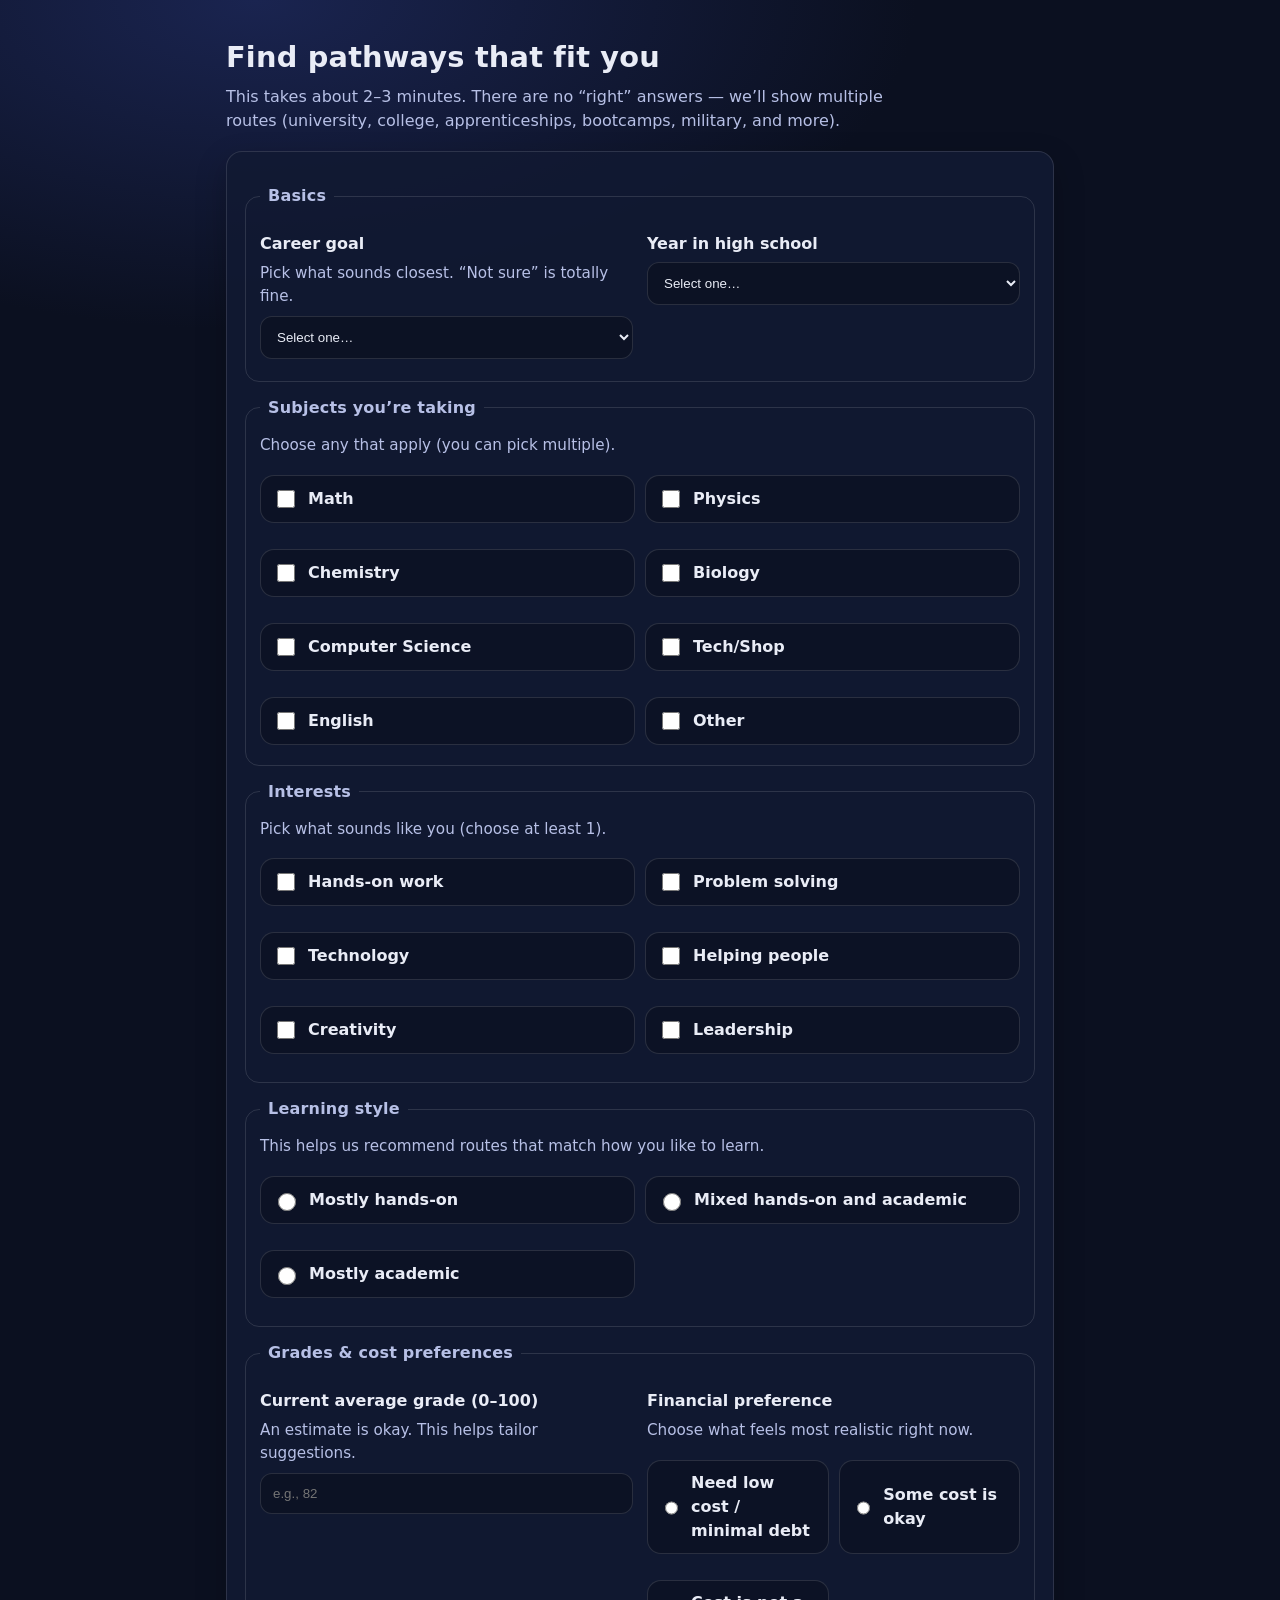
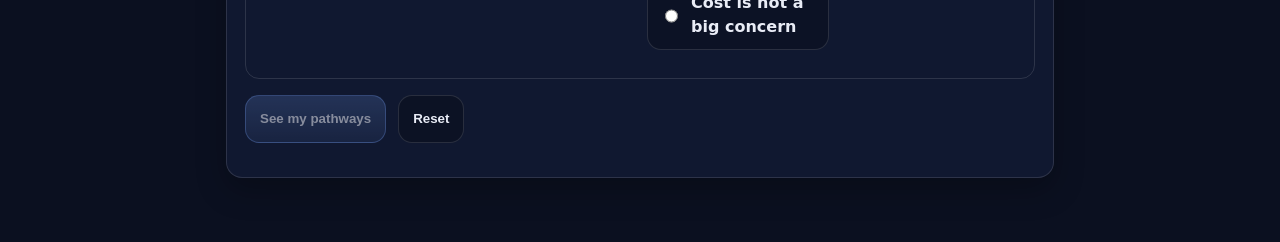
==== index.html @ b133e43d "css js" ====
<!doctype html>
<html lang="en">
<head>
  <meta charset="utf-8" />
  <meta name="viewport" content="width=device-width,initial-scale=1" />
  <title>Pathway App — Intake</title>
  <link rel="stylesheet" href="style.css">
</head>

<body>
  <div class="wrap">
    <header>
      <h1>Find pathways that fit you</h1>
      <p class="sub">
        This takes about 2–3 minutes. There are no “right” answers — we’ll show multiple routes (university, college,
        apprenticeships, bootcamps, military, and more).
      </p>
    </header>

    <main class="card">
      <form id="intakeForm" novalidate>
        <!-- Career + Grade -->
        <fieldset>
          <legend>Basics</legend>

          <div class="row">
            <div>
              <label for="careerGoal">Career goal</label>
              <p class="hint" id="careerHint">Pick what sounds closest. “Not sure” is totally fine.</p>
              <select id="careerGoal" name="careerGoal" aria-describedby="careerHint" required>
                <option value="">Select one…</option>
                <option>Software Developer</option>
                <option>Engineer</option>
                <option>Healthcare</option>
                <option>Trades</option>
                <option>Business</option>
                <option>Arts / Design</option>
                <option>Education</option>
                <option>Not sure</option>
              </select>
            </div>

            <div>
              <label for="hsYear">Year in high school</label>
              <select id="hsYear" name="hsYear" required>
                <option value="">Select one…</option>
                <option value="9">Grade 9</option>
                <option value="10">Grade 10</option>
                <option value="11">Grade 11</option>
                <option value="12">Grade 12</option>
              </select>
            </div>
          </div>
          <p class="error" id="basicsError" role="alert" aria-live="polite"></p>
        </fieldset>

        <!-- Subjects -->
        <fieldset>
          <legend>Subjects you’re taking</legend>
          <p class="hint">Choose any that apply (you can pick multiple).</p>

          <div class="options" role="group" aria-label="Subjects">
            <label class="pill"><input type="checkbox" name="subjects" value="Math"> Math</label>
            <label class="pill"><input type="checkbox" name="subjects" value="Physics"> Physics</label>
            <label class="pill"><input type="checkbox" name="subjects" value="Chemistry"> Chemistry</label>
            <label class="pill"><input type="checkbox" name="subjects" value="Biology"> Biology</label>
            <label class="pill"><input type="checkbox" name="subjects" value="Computer Science"> Computer Science</label>
            <label class="pill"><input type="checkbox" name="subjects" value="Tech/Shop"> Tech/Shop</label>
            <label class="pill"><input type="checkbox" name="subjects" value="English"> English</label>
            <label class="pill"><input type="checkbox" name="subjects" value="Other"> Other</label>
          </div>
        </fieldset>

        <!-- Interests -->
        <fieldset>
          <legend>Interests</legend>
          <p class="hint">Pick what sounds like you (choose at least 1).</p>

          <div class="options" role="group" aria-label="Interests">
            <label class="pill"><input type="checkbox" name="interests" value="Hands-on work"> Hands-on work</label>
            <label class="pill"><input type="checkbox" name="interests" value="Problem solving"> Problem solving</label>
            <label class="pill"><input type="checkbox" name="interests" value="Technology"> Technology</label>
            <label class="pill"><input type="checkbox" name="interests" value="Helping people"> Helping people</label>
            <label class="pill"><input type="checkbox" name="interests" value="Creativity"> Creativity</label>
            <label class="pill"><input type="checkbox" name="interests" value="Leadership"> Leadership</label>
          </div>
          <p class="error" id="interestsError" role="alert" aria-live="polite"></p>
        </fieldset>

        <!-- Learning style -->
        <fieldset>
          <legend>Learning style</legend>
          <p class="hint">This helps us recommend routes that match how you like to learn.</p>

          <div class="options" role="radiogroup" aria-label="Learning style">
            <label class="pill">
              <input type="radio" name="learningStyle" value="Mostly hands-on" required>
              Mostly hands-on
            </label>
            <label class="pill">
              <input type="radio" name="learningStyle" value="Mixed hands-on and academic">
              Mixed hands-on and academic
            </label>
            <label class="pill">
              <input type="radio" name="learningStyle" value="Mostly academic">
              Mostly academic
            </label>
          </div>
          <p class="error" id="learningError" role="alert" aria-live="polite"></p>
        </fieldset>

        <!-- Grades + finances -->
        <fieldset>
          <legend>Grades & cost preferences</legend>

          <div class="row">
            <div>
              <label for="avgGrade">Current average grade (0–100)</label>
              <p class="hint" id="gradeHint">An estimate is okay. This helps tailor suggestions.</p>
              <input
                id="avgGrade"
                name="avgGrade"
                type="number"
                inputmode="numeric"
                min="0"
                max="100"
                placeholder="e.g., 82"
                aria-describedby="gradeHint"
                required
              />
              <p class="error" id="gradeError" role="alert" aria-live="polite"></p>
            </div>

            <div>
              <label>Financial preference</label>
              <p class="hint">Choose what feels most realistic right now.</p>

              <div class="options" role="radiogroup" aria-label="Financial preference">
                <label class="pill">
                  <input type="radio" name="financePref" value="Need low cost / minimal debt" required>
                  Need low cost / minimal debt
                </label>
                <label class="pill">
                  <input type="radio" name="financePref" value="Some cost is okay">
                  Some cost is okay
                </label>
                <label class="pill">
                  <input type="radio" name="financePref" value="Cost is not a big concern">
                  Cost is not a big concern
                </label>
              </div>

              <p class="error" id="financeError" role="alert" aria-live="polite"></p>
            </div>
          </div>
        </fieldset>

        <div class="actions">
          <button type="submit" id="submitBtn" class="primary" disabled>
            See my pathways
          </button>
          <button type="button" id="resetBtn">
            Reset
          </button>
        </div>

        <p class="status" id="statusText" aria-live="polite"></p>
      </form>

      <section id="outputSection" style="margin-top:16px; display:none;">
        <p class="ok" id="successText">✅ Form submitted. Here’s the captured <code>userProfile</code>:</p>
        <pre id="output"></pre>
      </section>
    </main>
  </div>

  <script src="app.js"></script>
---- style.css ----
:root {
    --bg: #0b1020;
    --card: #121a33;
    --text: #e9ecf6;
    --muted: #b7c0e6;
    --border: rgba(255, 255, 255, 0.12);
    --focus: #7aa7ff;
    --error: #ff6b6b;
    --ok: #43d17b;
}

* {
    box-sizing: border-box;
}

body {
    margin: 0;
    font-family: system-ui, -apple-system, Segoe UI, Roboto, Arial, sans-serif;
    background: radial-gradient(1200px 600px at 20% 0%, #1a2450 0%, var(--bg) 55%);
    color: var(--text);
    line-height: 1.5;
}

.wrap {
    max-width: 860px;
    margin: 0 auto;
    padding: 24px 16px 64px;
}

header {
    margin: 12px 0 18px;
}

h1 {
    margin: 0 0 6px;
    font-size: 1.8rem;
    letter-spacing: 0.2px;
}

.sub {
    color: var(--muted);
    margin: 0;
    max-width: 65ch;
}

.card {
    background: rgba(18, 26, 51, 0.88);
    border: 1px solid var(--border);
    border-radius: 16px;
    padding: 18px;
    box-shadow: 0 12px 30px rgba(0, 0, 0, 0.25);
}

fieldset {
    border: 1px solid var(--border);
    border-radius: 14px;
    padding: 14px;
    margin: 14px 0;
}

legend {
    padding: 0 8px;
    color: var(--muted);
    font-weight: 600;
    letter-spacing: 0.2px;
}

label {
    display: block;
    font-weight: 600;
    margin: 10px 0 6px;
}

.hint {
    margin: 0 0 8px;
    color: var(--muted);
    font-size: 0.95rem;
}

input[type="text"],
input[type="number"],
select {
    width: 100%;
    padding: 12px 12px;
    border-radius: 12px;
    border: 1px solid var(--border);
    background: rgba(0, 0, 0, 0.25);
    color: var(--text);
    outline: none;
}

input[type="number"]::-webkit-outer-spin-button,
input[type="number"]::-webkit-inner-spin-button {
    -webkit-appearance: none;
    margin: 0;
}

input:focus,
select:focus,
button:focus,
.pill:focus-within {
    box-shadow: 0 0 0 3px rgba(122, 167, 255, 0.35);
    border-color: rgba(122, 167, 255, 0.7);
}

.row {
    display: grid;
    grid-template-columns: 1fr 1fr;
    gap: 14px;
}

@media (max-width: 720px) {
    .row {
        grid-template-columns: 1fr;
    }
}

.options {
    display: grid;
    grid-template-columns: repeat(2, minmax(0, 1fr));
    gap: 10px;
    margin-top: 8px;
}

@media (max-width: 520px) {
    .options {
        grid-template-columns: 1fr;
    }
}

.pill {
    display: flex;
    align-items: center;
    gap: 10px;
    padding: 10px 12px;
    border: 1px solid var(--border);
    border-radius: 14px;
    background: rgba(0, 0, 0, 0.22);
    min-height: 48px;
    /* big tap target */
}

.pill input {
    width: 18px;
    height: 18px;
}

.error {
    color: var(--error);
    font-weight: 600;
    margin: 8px 0 0;
}

.sr-only {
    position: absolute;
    width: 1px;
    height: 1px;
    padding: 0;
    margin: -1px;
    overflow: hidden;
    clip: rect(0, 0, 0, 0);
    white-space: nowrap;
    border: 0;
}

.actions {
    display: flex;
    gap: 12px;
    margin-top: 16px;
    flex-wrap: wrap;
}

button {
    border: 1px solid var(--border);
    background: rgba(0, 0, 0, 0.25);
    color: var(--text);
    padding: 12px 14px;
    border-radius: 14px;
    font-weight: 700;
    cursor: pointer;
    min-height: 48px;
}

button.primary {
    background: linear-gradient(180deg, rgba(122, 167, 255, 0.35), rgba(122, 167, 255, 0.15));
    border-color: rgba(122, 167, 255, 0.55);
}

button:disabled {
    opacity: 0.55;
    cursor: not-allowed;
}

.status {
    margin-top: 10px;
    color: var(--muted);
}

pre {
    background: rgba(0, 0, 0, 0.28);
    border: 1px solid var(--border);
    border-radius: 14px;
    padding: 14px;
    overflow: auto;
    max-height: 360px;
    white-space: pre-wrap;
    word-break: break-word;
}

.ok {
    color: var(--ok);
    font-weight: 700;
}
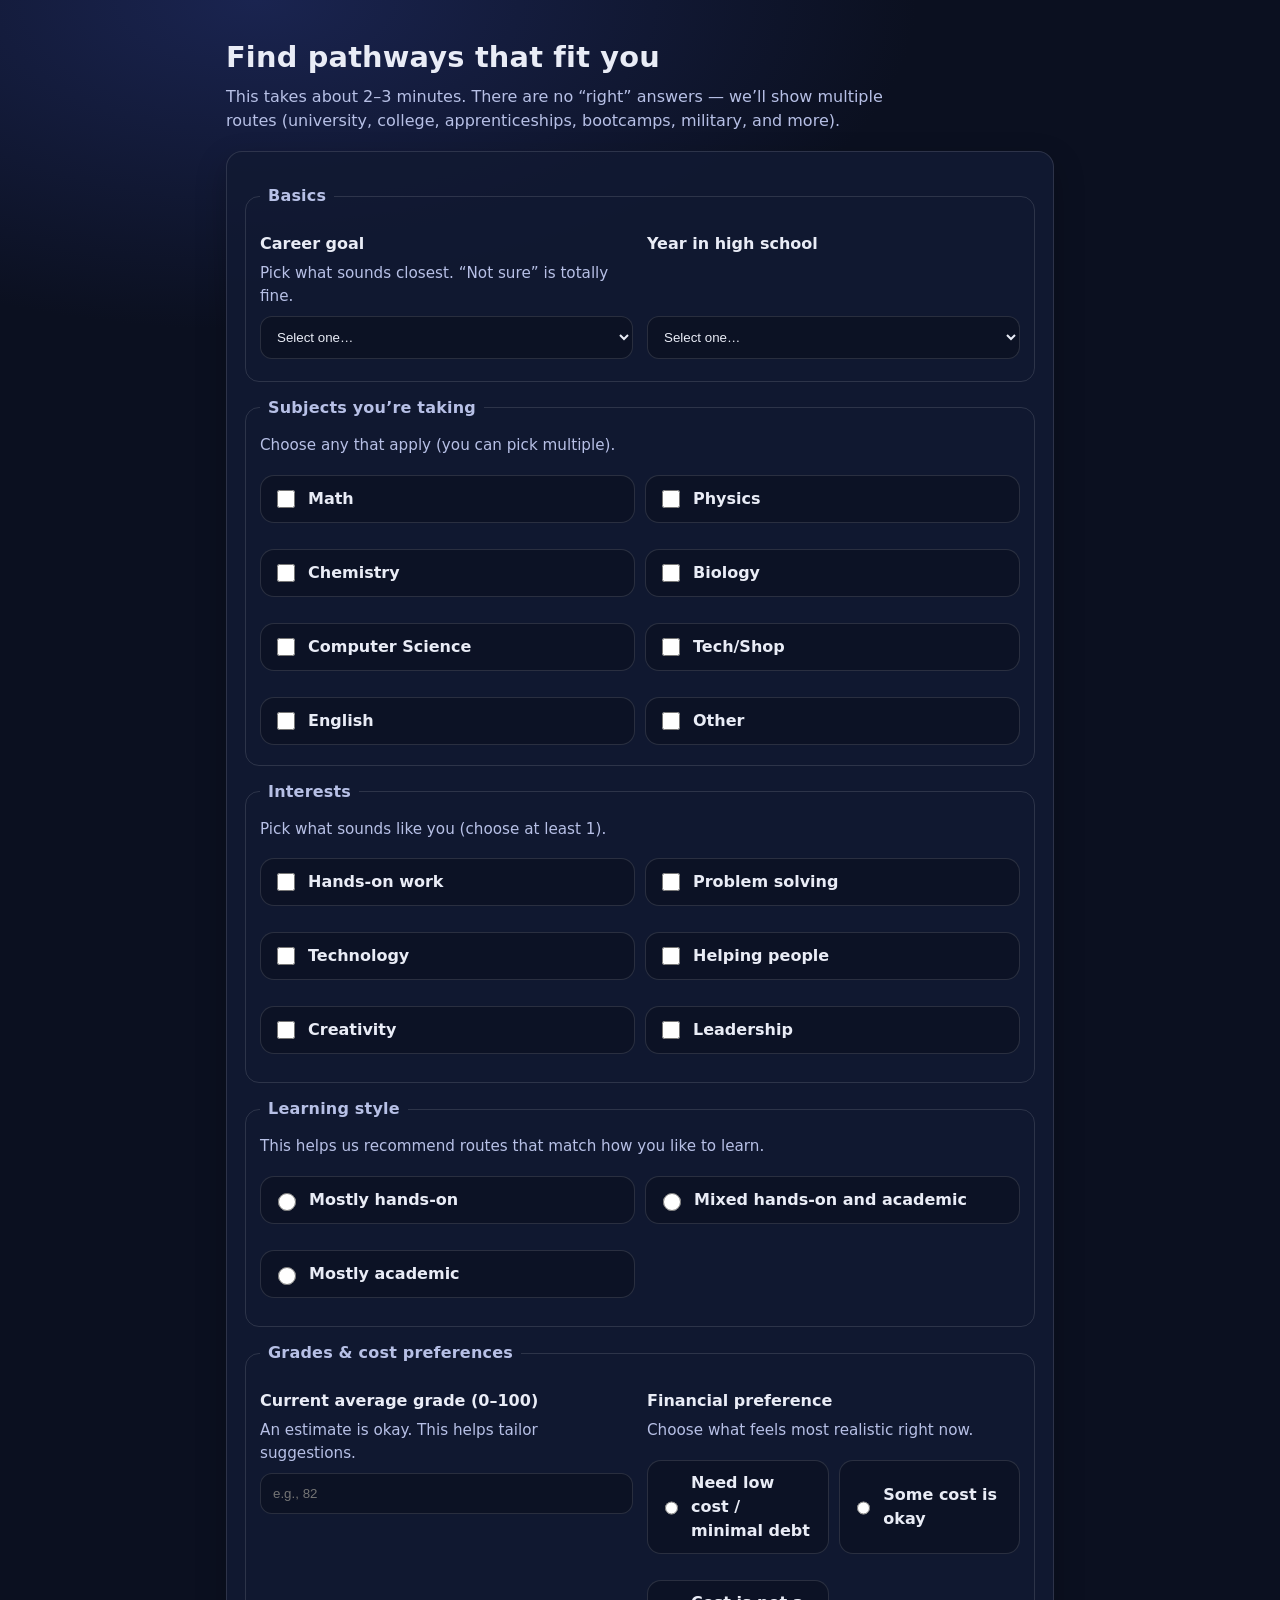
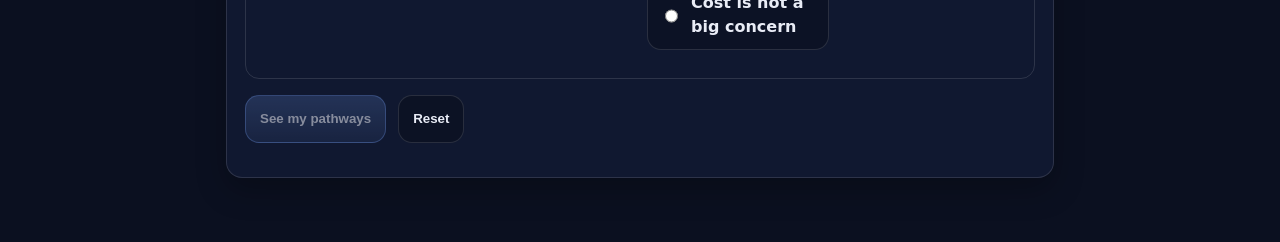
==== commit e19abdc3: "fix small thing" ====
--- a/index.html
+++ b/index.html
@@ -41,7 +41,7 @@
               </select>
             </div>
 
-            <div>
+            <div class="col">
               <label for="hsYear">Year in high school</label>
               <select id="hsYear" name="hsYear" required>
                 <option value="">Select one…</option>
--- a/style.css
+++ b/style.css
@@ -107,6 +107,12 @@
     display: grid;
     grid-template-columns: 1fr 1fr;
     gap: 14px;
+}
+
+.col {
+    display: flex;
+    flex-direction: column;
+    justify-content: space-between;
 }
 
 @media (max-width: 720px) {
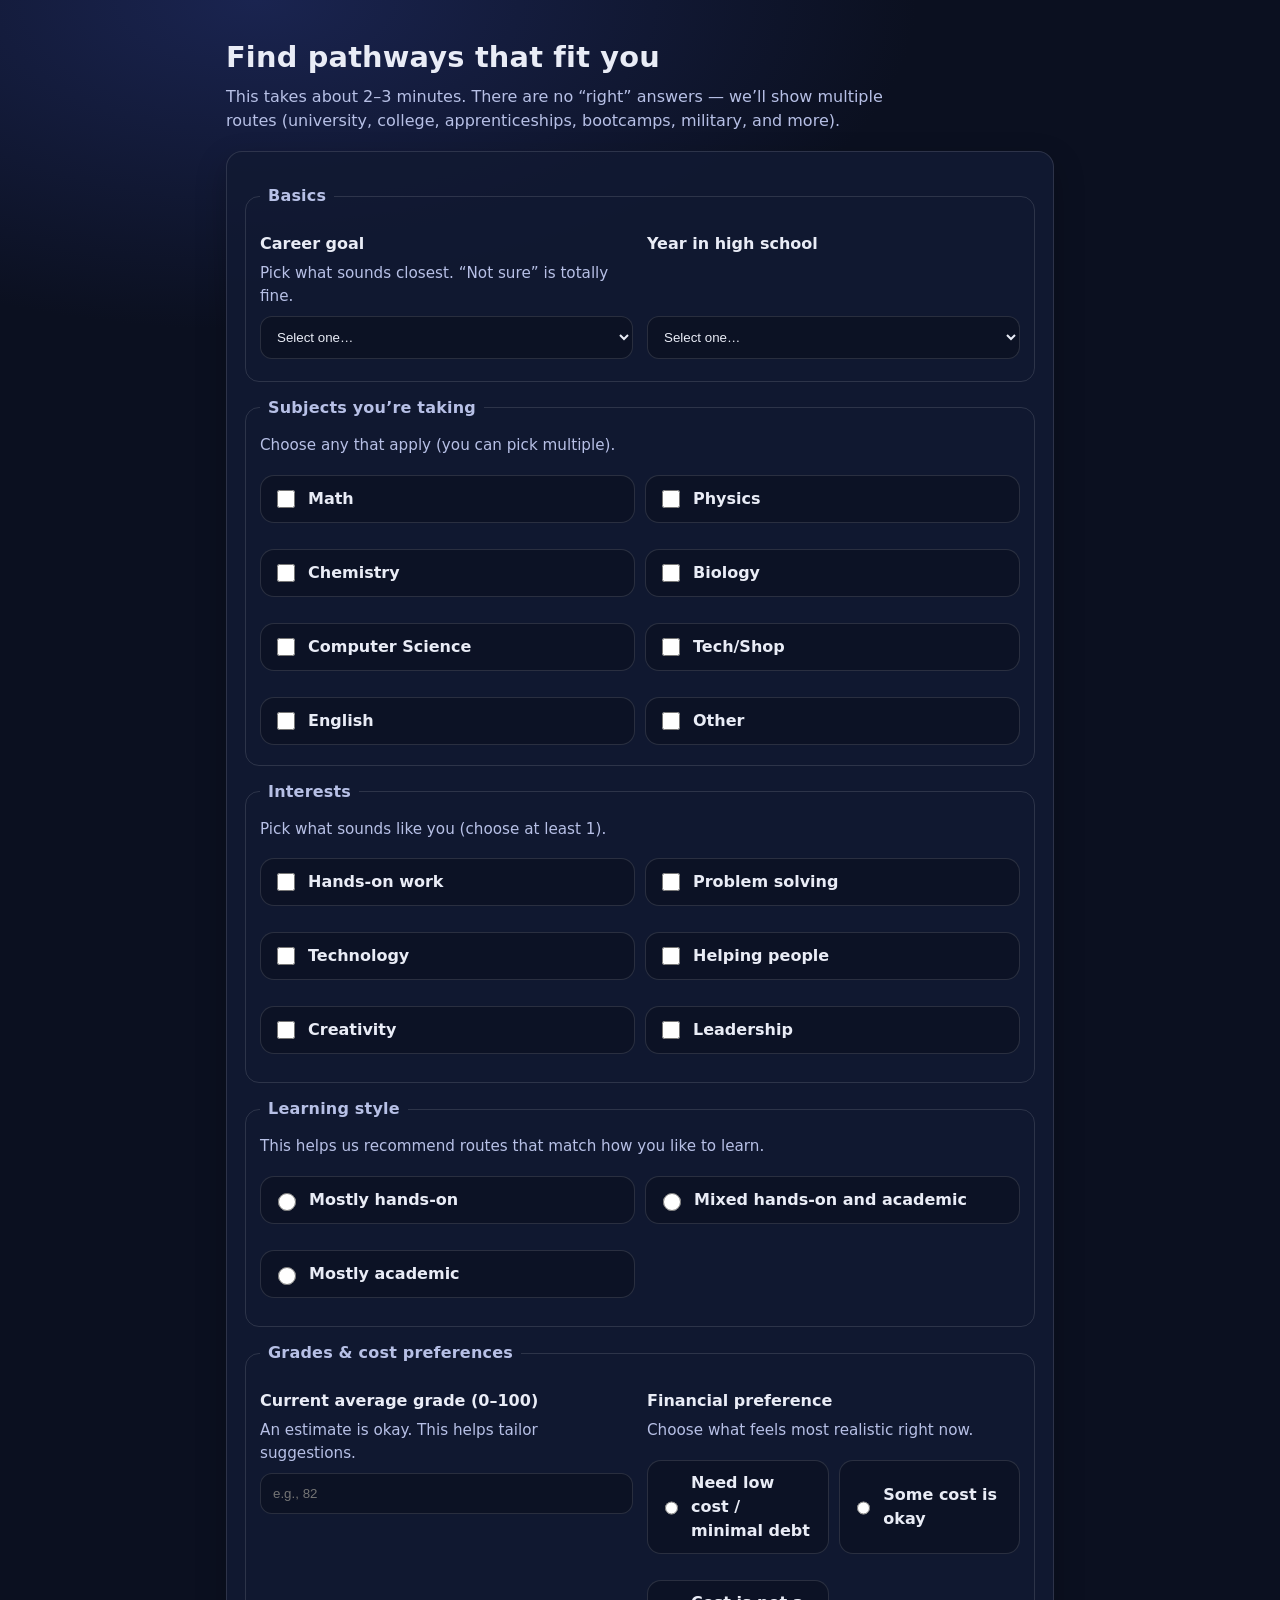
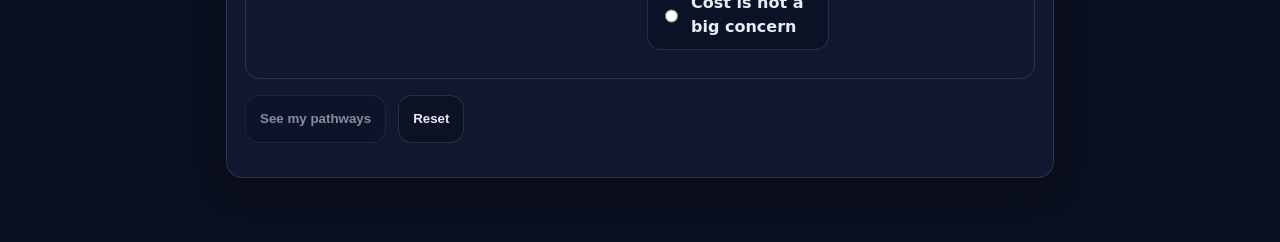
==== commit 047d0a10: "connecting two pages" ====
--- a/index.html
+++ b/index.html
@@ -157,9 +157,7 @@
         </fieldset>
 
         <div class="actions">
-          <button type="submit" id="submitBtn" class="primary" disabled>
-            See my pathways
-          </button>
+          <button id="submitBtn" type="submit">See my pathways</button>
           <button type="button" id="resetBtn">
             Reset
           </button>
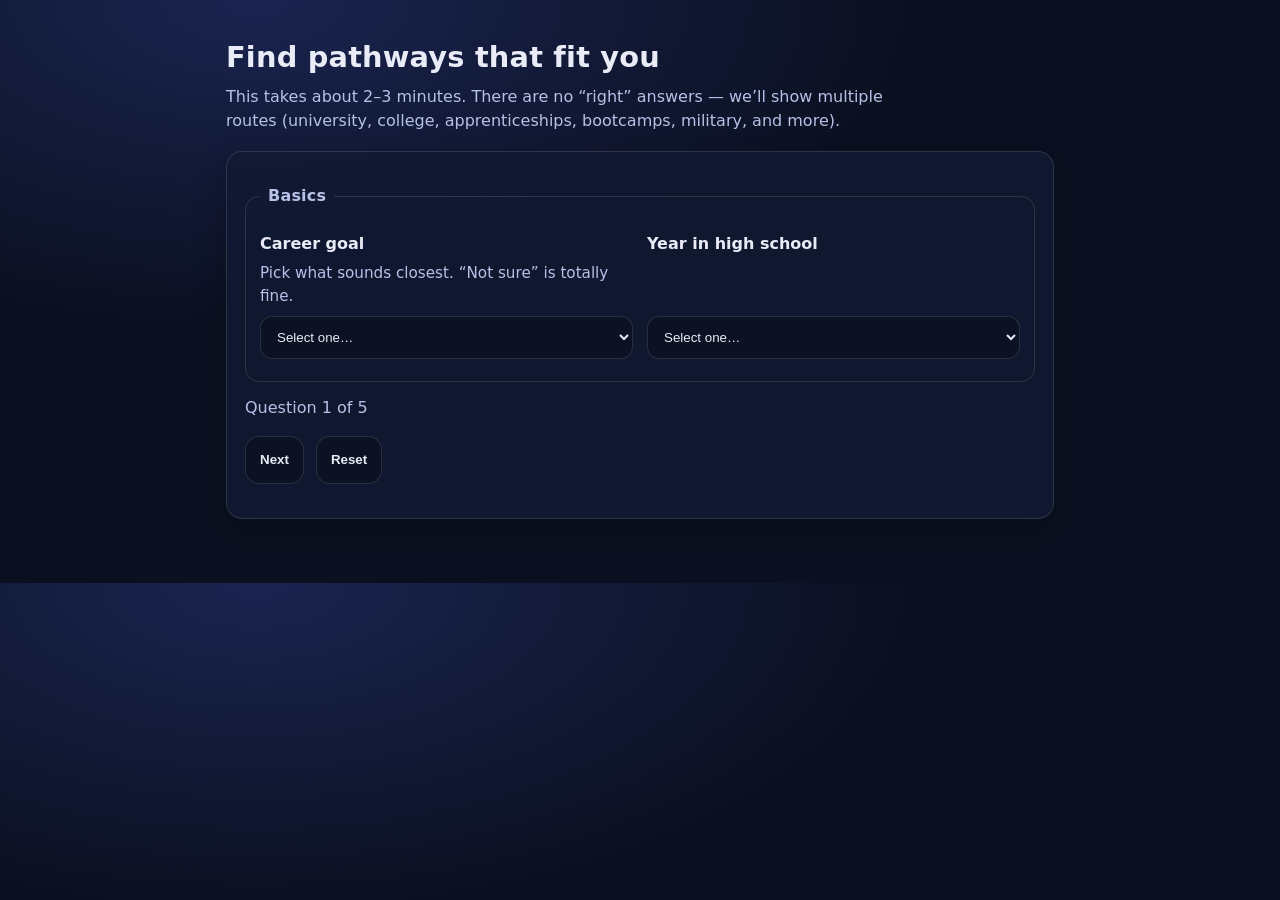
==== commit ce30fc62: "copilot tries to make quiz style" ====
--- a/index.html
+++ b/index.html
@@ -156,11 +156,13 @@
           </div>
         </fieldset>
 
+        <div id="progress" class="status">Question 1 of 1</div>
+
         <div class="actions">
+          <button type="button" id="backBtn">Back</button>
+          <button type="button" id="nextBtn">Next</button>
           <button id="submitBtn" type="submit">See my pathways</button>
-          <button type="button" id="resetBtn">
-            Reset
-          </button>
+          <button type="button" id="resetBtn">Reset</button>
         </div>
 
         <p class="status" id="statusText" aria-live="polite"></p>
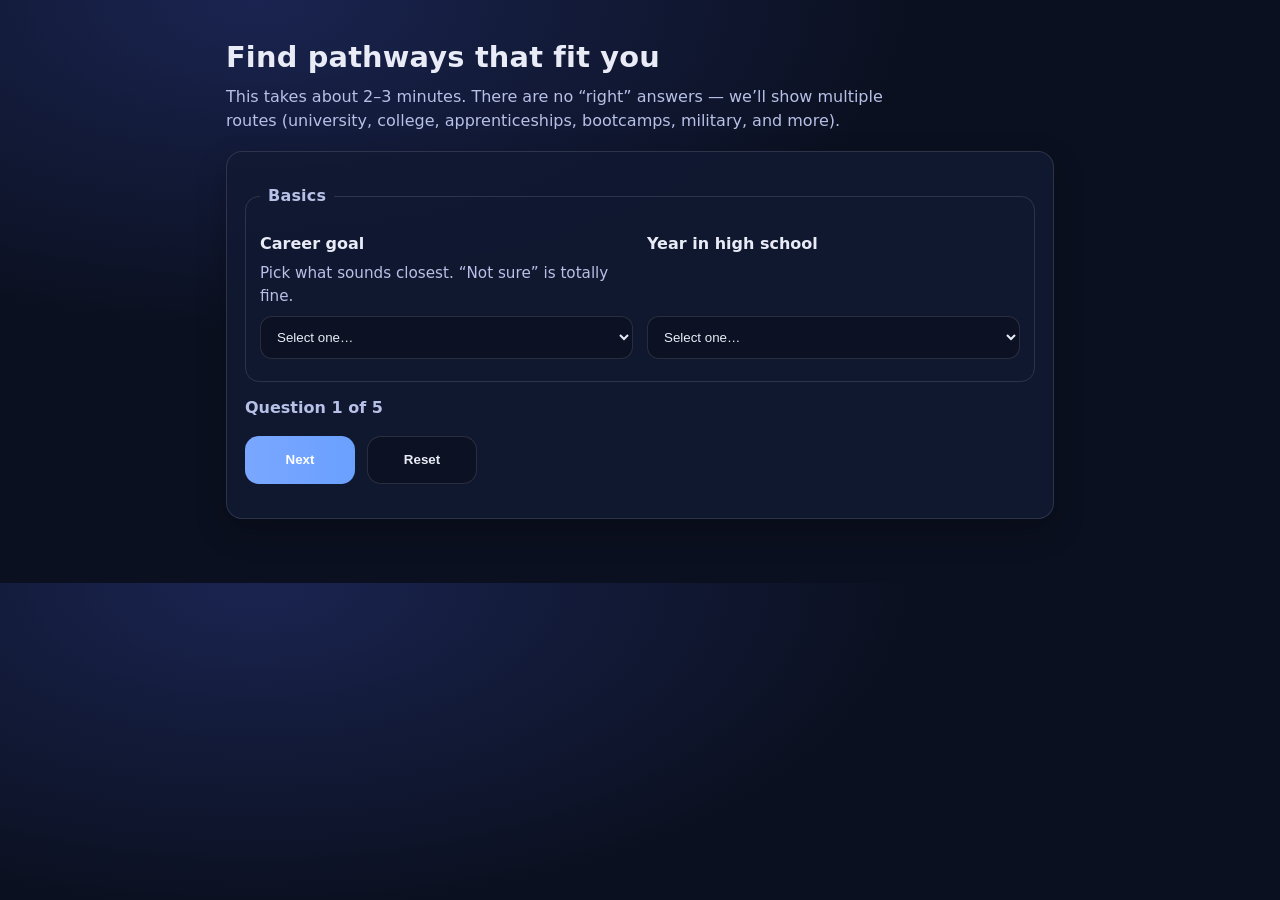
==== commit 29caf3a0: "Update index.html fixed the issue with the box at the bottom of the screen" ====
--- a/index.html
+++ b/index.html
@@ -30,7 +30,7 @@
               <p class="hint" id="careerHint">Pick what sounds closest. “Not sure” is totally fine.</p>
               <select id="careerGoal" name="careerGoal" aria-describedby="careerHint" required>
                 <option value="">Select one…</option>
-                <option>Software Developer</option>
+                <option >Software Developer</option>
                 <option>Engineer</option>
                 <option>Healthcare</option>
                 <option>Trades</option>
--- a/style.css
+++ b/style.css
@@ -202,6 +202,33 @@
     color: var(--muted);
 }
 
+/* Progress display for the quiz */
+#progress {
+    font-weight: 700;
+    color: var(--muted);
+    margin-bottom: 8px;
+}
+
+.actions button {
+    min-width: 110px;
+}
+
+#backBtn {
+    background: transparent;
+}
+
+#nextBtn {
+    background: linear-gradient(90deg,#7aa7ff,#6aa0ff);
+    border: none;
+    color: white;
+}
+
+#submitBtn {
+    background: linear-gradient(90deg,#60d394,#43d17b);
+    border: none;
+    color: white;
+}
+
 pre {
     background: rgba(0, 0, 0, 0.28);
     border: 1px solid var(--border);
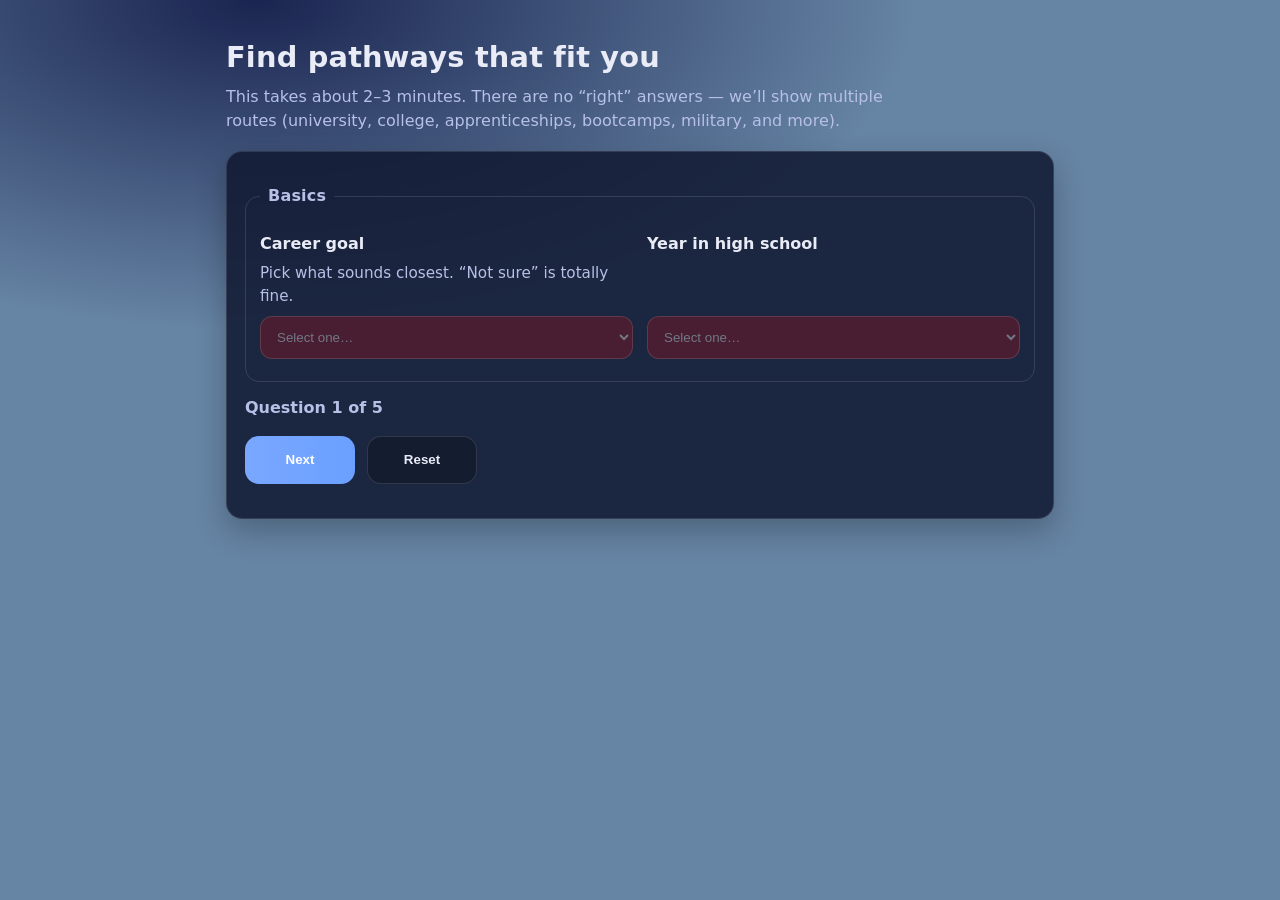
==== commit 308f8dfa: "Update index.html" ====
--- a/index.html
+++ b/index.html
@@ -30,13 +30,15 @@
               <p class="hint" id="careerHint">Pick what sounds closest. “Not sure” is totally fine.</p>
               <select id="careerGoal" name="careerGoal" aria-describedby="careerHint" required>
                 <option value="">Select one…</option>
-                <option >Software Developer</option>
-                <option>Engineer</option>
-                <option>Healthcare</option>
-                <option>Trades</option>
-                <option>Business</option>
-                <option>Arts / Design</option>
-                <option>Education</option>
+                <option>Technology & Engineering</option>
+                <option>Business, Finance & Economics</option>
+                <option>Health & Life Sciences</option>
+                <option>Law, Politics & Public Policy</option>
+                <option>Arts, Media & Design</option>
+                <option>Education & Social Sciencesn</option>
+                <option>Natural Sciences (Math, Physics, Chem, etc.)</option>
+                <option>Skilled Trades & Technical Careers</option>
+                <option>Environmental & Sustainability Studies</option>
                 <option>Not sure</option>
               </select>
             </div>
--- a/style.css
+++ b/style.css
@@ -1,5 +1,8 @@
+html, body {
+  min-height: 100%;
+}
 :root {
-    --bg: #0b1020;
+    --bg: #6684a4;
     --card: #121a33;
     --text: #e9ecf6;
     --muted: #b7c0e6;
@@ -84,8 +87,8 @@
     padding: 12px 12px;
     border-radius: 12px;
     border: 1px solid var(--border);
-    background: rgba(0, 0, 0, 0.25);
-    color: var(--text);
+    background: rgba(216, 10, 10, 0.25);
+    color: #717885;
     outline: none;
 }
 
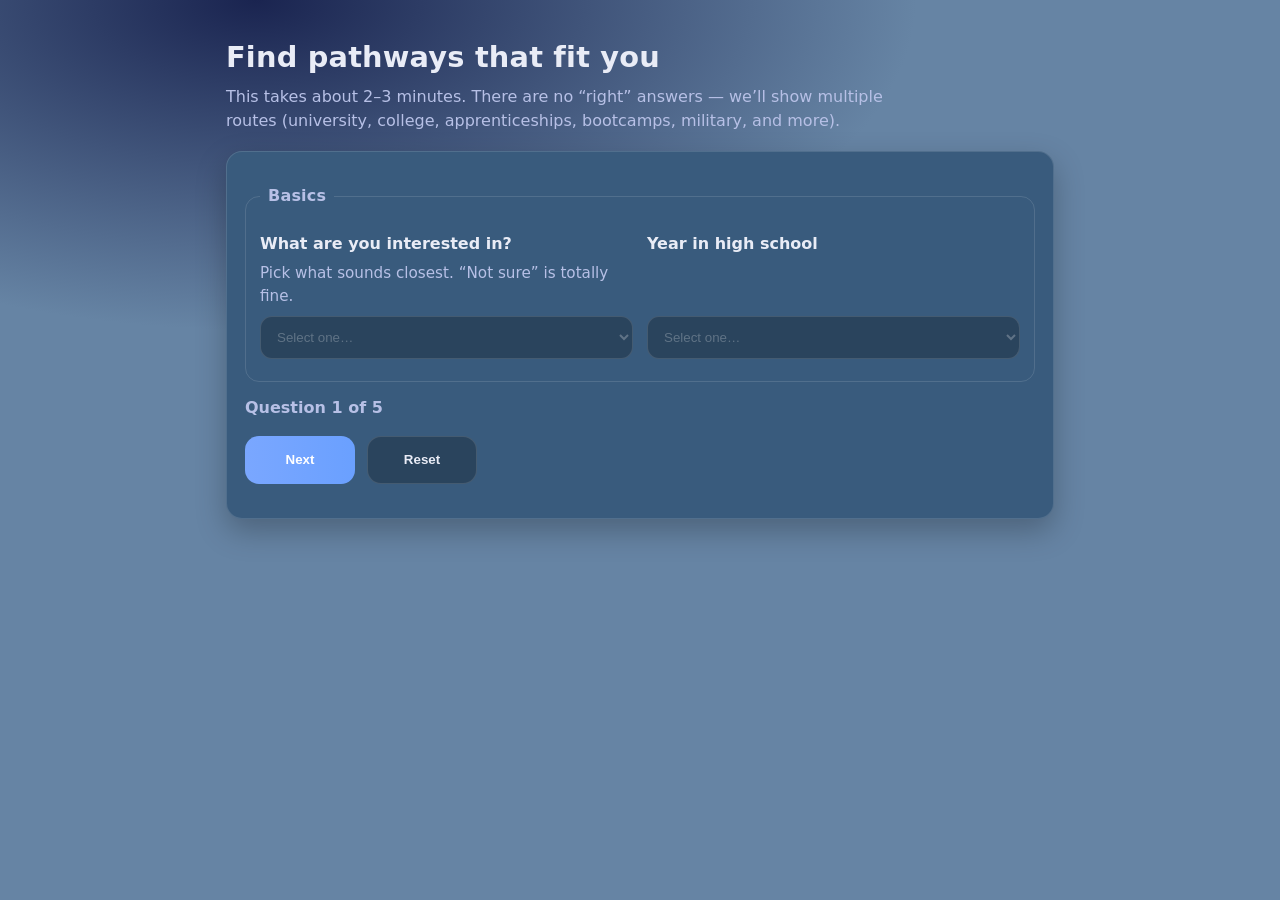
==== commit a2fd7b25: "hhh" ====
--- a/index.html
+++ b/index.html
@@ -26,7 +26,7 @@
 
           <div class="row">
             <div>
-              <label for="careerGoal">Career goal</label>
+              <label for="careerGoal">What are you interested in? </label>
               <p class="hint" id="careerHint">Pick what sounds closest. “Not sure” is totally fine.</p>
               <select id="careerGoal" name="careerGoal" aria-describedby="careerHint" required>
                 <option value="">Select one…</option>
--- a/style.css
+++ b/style.css
@@ -2,8 +2,8 @@
   min-height: 100%;
 }
 :root {
-    --bg: #6684a4;
-    --card: #121a33;
+    --bg: #6684A4;
+    --card: #6684A4;
     --text: #e9ecf6;
     --muted: #b7c0e6;
     --border: rgba(255, 255, 255, 0.12);
@@ -47,7 +47,7 @@
 }
 
 .card {
-    background: rgba(18, 26, 51, 0.88);
+    background: rgb(57, 91, 125);
     border: 1px solid var(--border);
     border-radius: 16px;
     padding: 18px;
@@ -87,9 +87,10 @@
     padding: 12px 12px;
     border-radius: 12px;
     border: 1px solid var(--border);
-    background: rgba(216, 10, 10, 0.25);
-    color: #717885;
+    background: rgba(0, 0, 0, 0.25);
+    color: rgba(255, 255, 255, 0.25);
     outline: none;
+    
 }
 
 input[type="number"]::-webkit-outer-spin-button,
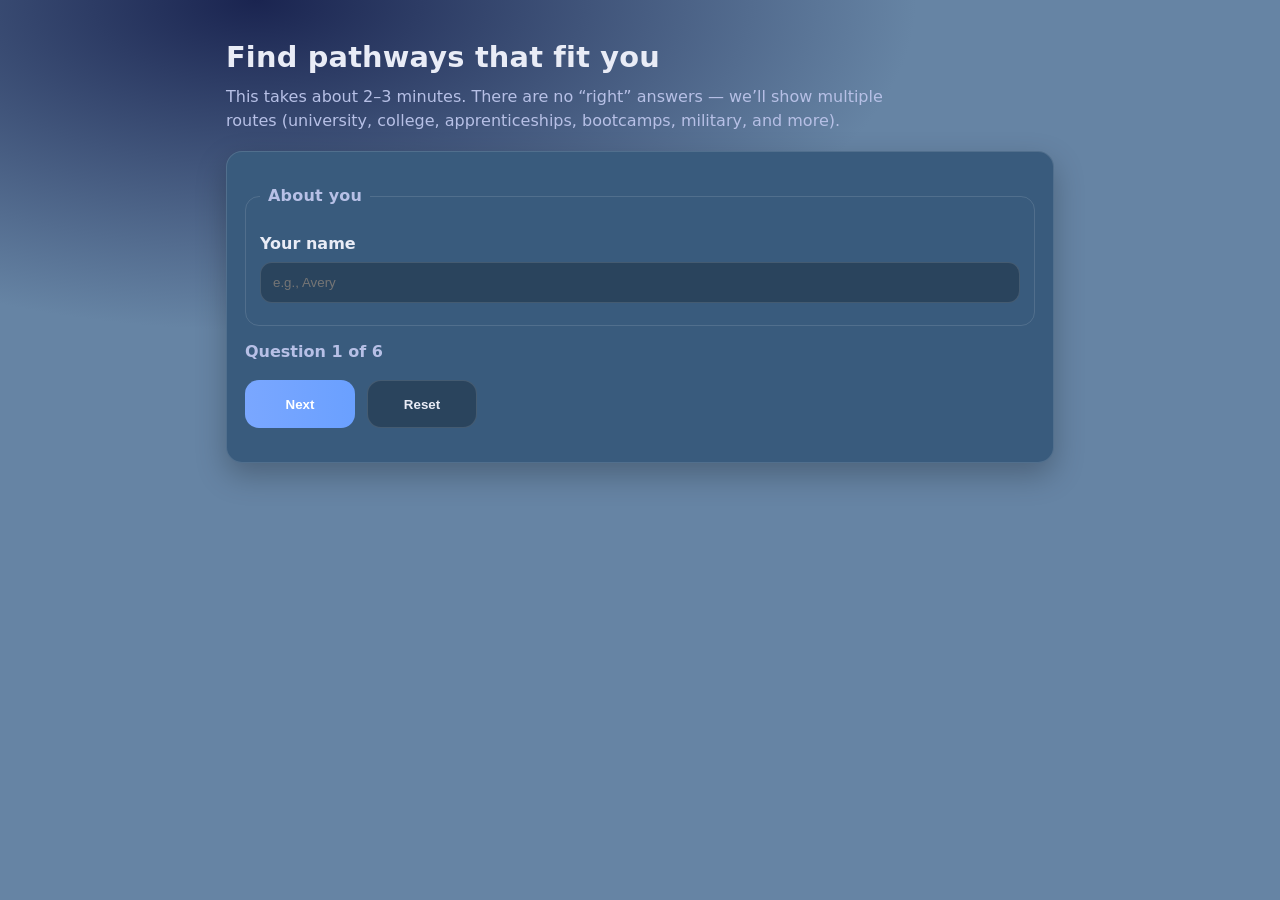
==== commit 42b17aad: "added user name and required courses add question for the users name and added a screen that display" ====
--- a/index.html
+++ b/index.html
@@ -20,6 +20,12 @@
 
     <main class="card">
       <form id="intakeForm" novalidate>
+        <fieldset>
+          <legend>About you</legend>
+          <label for="userName">Your name</label>
+          <input id="userName" name="userName" type="text" placeholder="e.g., Avery" maxlength="15" required />
+          <p class="error" id="nameError" role="alert" aria-live="polite"></p>
+        </fieldset>
         <!-- Career + Grade -->
         <fieldset>
           <legend>Basics</legend>
@@ -123,10 +129,10 @@
               <input
                 id="avgGrade"
                 name="avgGrade"
-                type="number"
+                type="text"
                 inputmode="numeric"
-                min="0"
-                max="100"
+                pattern="\d{1,3}"
+                maxlength="3"
                 placeholder="e.g., 82"
                 aria-describedby="gradeHint"
                 required
